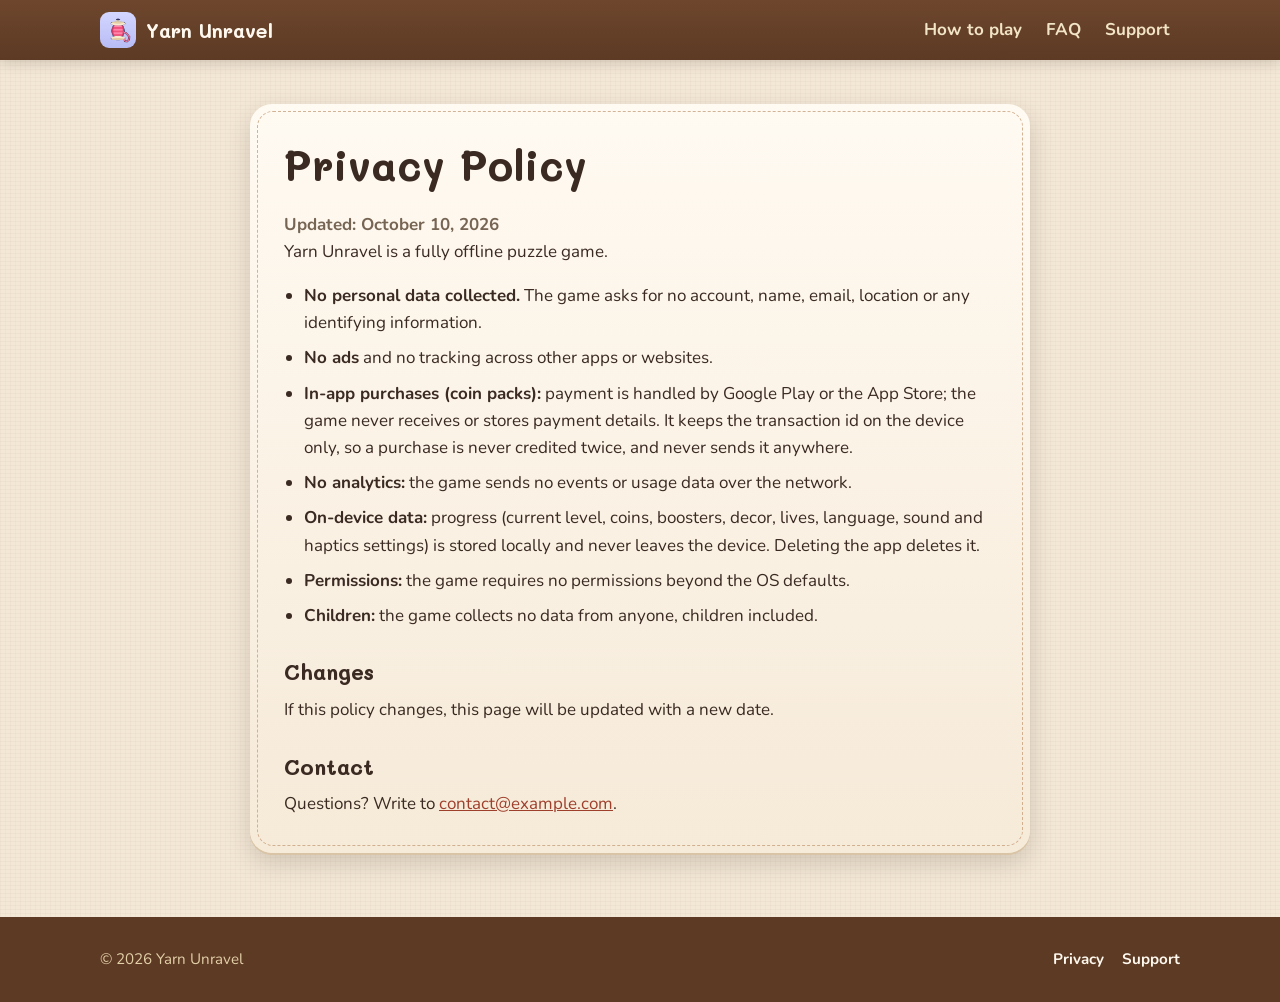
==== privacy.html @ 90bde318 "Add the Yarn Unravel landing, privacy and support pages Co-Authored-By: Claude Opus 5.5 <noreply@ant" ====
<!doctype html>
<html lang="en">
<head>
  <meta charset="utf-8">
  <meta name="viewport" content="width=device-width, initial-scale=1">
  <title>Privacy Policy — Yarn Unravel</title>
  <meta name="description" content="Yarn Unravel privacy policy: no personal data collected, no ads, no tracking.">
  <meta name="theme-color" content="#5C3A24">
  <link rel="icon" href="assets/img/favicon.png">
  <link rel="apple-touch-icon" href="assets/img/apple-touch-icon.png">
  <link rel="stylesheet" href="assets/site.css">
  <script src="assets/site.js"></script>
</head>
<body>
  <header class="top">
    <div class="wrap">
      <a class="brand" href="./"><img src="assets/img/icon.png" alt="">Yarn Unravel</a>
      <nav>
        <a class="opt" href="./#how">How to play</a>
        <a class="opt" href="./#faq">FAQ</a>
        <a href="support.html">Support</a>
      </nav>
    </div>
  </header>

  <main class="doc">
    <div class="wrap">
      <article class="card">
          <h1>Privacy Policy</h1>
          <p class="meta">Updated: October 10, 2026</p>
          <p>Yarn Unravel is a fully offline puzzle game.</p>
          <ul>
            <li><b>No personal data collected.</b> The game asks for no account, name, email, location or any identifying information.</li>
            <li><b>No ads</b> and no tracking across other apps or websites.</li>
            <li><b>In-app purchases (coin packs):</b> payment is handled by Google Play or the App Store; the game never receives or stores payment details. It keeps the transaction id on the device only, so a purchase is never credited twice, and never sends it anywhere.</li>
            <li><b>No analytics:</b> the game sends no events or usage data over the network.</li>
            <li><b>On-device data:</b> progress (current level, coins, boosters, decor, lives, language, sound and haptics settings) is stored locally and never leaves the device. Deleting the app deletes it.</li>
            <li><b>Permissions:</b> the game requires no permissions beyond the OS defaults.</li>
            <li><b>Children:</b> the game collects no data from anyone, children included.</li>
          </ul>
          <h2>Changes</h2>
          <p>If this policy changes, this page will be updated with a new date.</p>
          <h2>Contact</h2>
          <p>Questions? Write to <a href="mailto:contact@example.com">contact@example.com</a>.</p>

      </article>
    </div>
  </main>

  <footer>
    <div class="wrap">
      <span>© <span data-year>2026</span> Yarn Unravel</span>
      <nav>
        <a href="privacy.html">Privacy</a>
        <a href="support.html">Support</a>
      </nav>
    </div>
  </footer>
</body>
</html>
---- assets/site.css ----
@font-face { font-family: Mali; font-weight: 700; font-display: swap; src: url(fonts/mali_v13_latin_vietnamese_700.ttf) format("truetype"); }
@font-face { font-family: Nunito; font-weight: 400; font-display: swap; src: url(fonts/nunito_v32_latin_vietnamese_regular.ttf) format("truetype"); }
@font-face { font-family: Nunito; font-weight: 700; font-display: swap; src: url(fonts/nunito_v32_latin_vietnamese_700.ttf) format("truetype"); }
@font-face { font-family: Nunito; font-weight: 800; font-display: swap; src: url(fonts/nunito_v32_latin_vietnamese_800.ttf) format("truetype"); }

/* Palette mirrors lib/ui/theme/tokens.dart ("Xưởng đan ấm"). */
:root {
  --cream: #FFF8EE;
  --linen: #F3E7D6;
  --felt: #F3E6D3;
  --felt-edge: #D9C4A5;
  --seam: #C9A27E;
  --card-top: #FFFAF2;
  --card-bottom: #F6EAD8;
  --primary: #B84A33;
  --primary-edge: #8A3424;
  --primary-text: #9E3F2C;
  --sage: #4F7A4C;
  --mustard: #E8B04B;
  --walnut: #7A4E32;
  --walnut-dark: #5C3A24;
  --oak: #D9A46A;
  --ink: #3A2A22;
  --muted: #776554;
  --shadow: rgba(58, 42, 34, .18);
  --radius: 22px;
}

* { box-sizing: border-box; }
html { scroll-behavior: smooth; }
body {
  margin: 0;
  font: 400 17px/1.6 Nunito, system-ui, sans-serif;
  color: var(--ink);
  background-color: var(--linen);
  background-image:
    repeating-linear-gradient(0deg, rgba(122, 78, 50, .035) 0 1px, transparent 1px 4px),
    repeating-linear-gradient(90deg, rgba(122, 78, 50, .03) 0 1px, transparent 1px 5px);
  -webkit-font-smoothing: antialiased;
  min-height: 100vh; display: flex; flex-direction: column;
}
main { flex: 1; }
img { max-width: 100%; height: auto; display: block; }
a { color: var(--primary-text); }
h1, h2, h3 { font-family: Mali, Nunito, sans-serif; font-weight: 700; line-height: 1.2; margin: 0 0 .5em; }
h1 { font-size: clamp(2.3rem, 6vw, 3.6rem); }
h2 { font-size: clamp(1.7rem, 4vw, 2.4rem); text-align: center; }
h3 { font-size: 1.25rem; }
p { margin: 0 0 1em; }

.wrap { width: min(1080px, 100% - 32px); margin-inline: auto; }

/* Header */
.top {
  position: sticky; top: 0; z-index: 10;
  background: linear-gradient(#6E462D, var(--walnut-dark));
  box-shadow: 0 3px 12px var(--shadow);
}
.top .wrap { display: flex; align-items: center; gap: 12px; height: 60px; }
.brand { display: flex; align-items: center; gap: 10px; color: var(--cream); text-decoration: none; font: 700 1.2rem Mali, sans-serif; }
.brand img { width: 36px; height: 36px; border-radius: 9px; }
.top nav { margin-left: auto; display: flex; align-items: center; gap: 4px; }
.top nav a { color: #F2E4C6; text-decoration: none; font-weight: 700; padding: 6px 10px; border-radius: 10px; }
.top nav a:hover { background: rgba(255, 255, 255, .1); }
@media (max-width: 640px) { .top nav a.opt { display: none; } }

/* Buttons */
.btn {
  display: inline-flex; align-items: center; gap: 10px;
  font: 800 1.05rem Nunito, sans-serif; text-decoration: none;
  padding: 14px 24px; border-radius: 18px; position: relative;
  color: var(--cream); background: linear-gradient(#C9573E, var(--primary));
  box-shadow: 0 4px 0 var(--primary-edge), 0 8px 18px var(--shadow);
  transition: transform .12s, box-shadow .12s;
}
.btn::after { content: ""; position: absolute; inset: 5px; border: 1.5px dashed rgba(255, 248, 238, .55); border-radius: 13px; pointer-events: none; }
.btn:hover { transform: translateY(-2px); }
.btn:active { transform: translateY(3px); box-shadow: 0 1px 0 var(--primary-edge), 0 4px 10px var(--shadow); }
.btn.light { color: var(--ink); background: linear-gradient(var(--card-top), var(--card-bottom)); box-shadow: 0 4px 0 var(--felt-edge), 0 8px 18px var(--shadow); }
.btn.light::after { border-color: var(--seam); }
.btn small { display: block; font-weight: 700; font-size: .72rem; opacity: .85; line-height: 1.1; }
.btn .two { line-height: 1.15; text-align: left; }
.btn svg { flex: none; }

/* Hero */
.hero { padding: 56px 0 40px; overflow: hidden; }
.hero .wrap { display: grid; grid-template-columns: 1.1fr .9fr; gap: 40px; align-items: center; }
.hero .eyebrow {
  display: inline-block; font-weight: 800; font-size: .85rem; letter-spacing: .04em; text-transform: uppercase;
  color: var(--sage); background: #E3EBDA; border: 1.5px dashed #9DB894; border-radius: 99px; padding: 4px 14px; margin-bottom: 18px;
}
.hero h1 span.accent { color: var(--primary); }
.hero p.lead { font-size: 1.18rem; color: var(--muted); max-width: 34em; }
.cta { display: flex; flex-wrap: wrap; gap: 14px; margin: 26px 0 14px; }
.facts { display: flex; flex-wrap: wrap; gap: 8px 18px; padding: 0; margin: 0; list-style: none; color: var(--muted); font-weight: 700; font-size: .95rem; }
.facts li::before { content: "✓ "; color: var(--sage); font-weight: 800; }
.phones { position: relative; height: 560px; }
.phone {
  position: absolute; width: 250px; border-radius: 38px; padding: 9px;
  background: linear-gradient(145deg, #8A5A3B, var(--walnut-dark));
  box-shadow: 0 24px 50px rgba(58, 42, 34, .35), inset 0 1px 0 rgba(255, 255, 255, .25);
}
.phone img { border-radius: 30px; aspect-ratio: 585 / 1266; object-fit: cover; }
.phone.back { left: 2%; top: 46px; transform: rotate(-8deg); width: 220px; opacity: .97; }
.phone.front { right: 4%; top: 0; transform: rotate(4deg); }
@media (max-width: 860px) {
  .hero .wrap { grid-template-columns: 1fr; text-align: center; }
  .hero p.lead { margin-inline: auto; }
  .cta, .facts { justify-content: center; }
  .phones { height: 470px; max-width: 400px; margin: 0 auto; width: 100%; }
  .phone { width: 210px; }
  .phone.back { width: 185px; }
}

/* Sections */
section { padding: 56px 0; }
.sub { text-align: center; color: var(--muted); max-width: 36em; margin: 0 auto 32px; }
.card {
  position: relative; background: linear-gradient(var(--card-top), var(--card-bottom));
  border-radius: var(--radius); padding: 26px 24px 22px;
  box-shadow: 0 2px 0 var(--felt-edge), 0 10px 24px var(--shadow);
}
.card::before { content: ""; position: absolute; inset: 7px; border: 1.5px dashed var(--seam); border-radius: 16px; pointer-events: none; opacity: .8; }
.card p { color: var(--muted); margin: 0; }

.steps { display: grid; grid-template-columns: repeat(3, 1fr); gap: 22px; counter-reset: step; }
.steps .card { padding-top: 50px; }
.steps .card::after {
  counter-increment: step; content: counter(step);
  position: absolute; top: -20px; left: 24px; width: 52px; height: 52px; border-radius: 50%;
  display: grid; place-items: center; font: 700 1.5rem Mali, sans-serif; color: var(--cream);
  background: radial-gradient(circle at 35% 30%, #D9654A, var(--primary));
  box-shadow: 0 3px 0 var(--primary-edge), 0 6px 12px var(--shadow);
  outline: 2px dashed rgba(255, 248, 238, .6); outline-offset: -8px;
}
.steps .card:nth-child(2)::after { background: radial-gradient(circle at 35% 30%, #6F9A6B, var(--sage)); box-shadow: 0 3px 0 #3A5C38, 0 6px 12px var(--shadow); }
.steps .card:nth-child(3)::after { background: radial-gradient(circle at 35% 30%, #F0C46E, #C98F2A); box-shadow: 0 3px 0 #9C6E1E, 0 6px 12px var(--shadow); }

.features { display: grid; grid-template-columns: repeat(3, 1fr); gap: 22px; }
.feature .ico { font-size: 1.9rem; line-height: 1; margin-bottom: 12px; }
@media (max-width: 860px) { .steps, .features { grid-template-columns: 1fr 1fr; } }
@media (max-width: 560px) { .steps, .features { grid-template-columns: 1fr; } .steps { gap: 34px; } }

/* Wooden band */
.band {
  background:
    repeating-linear-gradient(92deg, rgba(62, 38, 22, .16) 0 2px, transparent 2px 23px),
    linear-gradient(#8A5A3B, var(--walnut));
  color: var(--cream);
  box-shadow: inset 0 6px 14px rgba(0, 0, 0, .2), inset 0 -6px 14px rgba(0, 0, 0, .2);
}
.band h2 { color: var(--cream); }
.band .sub { color: #F2E4C6; }
.shots {
  display: flex; gap: 20px; overflow-x: auto; scroll-snap-type: x mandatory;
  padding: 10px 16px 24px; margin: 0 -16px; scrollbar-width: thin;
}
.shots figure { margin: 0; flex: 0 0 196px; scroll-snap-align: center; text-align: center; }
.shots img {
  border-radius: 26px; border: 7px solid var(--walnut-dark);
  box-shadow: 0 14px 28px rgba(0, 0, 0, .35); aspect-ratio: 585 / 1266; object-fit: cover; background: var(--linen);
}
.shots figcaption { margin-top: 12px; font-weight: 800; color: #F2E4C6; }
@media (min-width: 1100px) { .shots { justify-content: center; } }

/* Fair play */
.fair { display: grid; grid-template-columns: 1fr 1fr; gap: 22px; align-items: stretch; }
.fair ul { margin: 10px 0 0; padding-left: 1.2em; color: var(--muted); }
.fair li { margin-bottom: 6px; }
.packs { display: grid; grid-template-columns: 1fr 1fr; gap: 12px; margin-top: 14px; }
.pack { background: var(--cream); border: 1.5px solid var(--felt-edge); border-radius: 16px; padding: 12px 14px; }
.pack b { display: block; font: 700 1.25rem Mali, sans-serif; }
.pack span { font-size: .85rem; color: var(--muted); font-weight: 700; }
.pack .tag { color: var(--sage); }
@media (max-width: 760px) { .fair { grid-template-columns: 1fr; } }

/* FAQ */
.faq { max-width: 760px; margin: 0 auto; display: grid; gap: 14px; }
.faq details { background: linear-gradient(var(--card-top), var(--card-bottom)); border-radius: 18px; box-shadow: 0 2px 0 var(--felt-edge), 0 6px 14px var(--shadow); padding: 4px 22px; }
.faq summary { cursor: pointer; font-weight: 800; padding: 14px 0; list-style: none; display: flex; justify-content: space-between; gap: 12px; }
.faq summary::-webkit-details-marker { display: none; }
.faq summary::after { content: "+"; font: 700 1.4rem/1 Mali, sans-serif; color: var(--primary); transition: transform .2s; }
.faq details[open] summary::after { transform: rotate(45deg); }
.faq details p { color: var(--muted); padding-bottom: 8px; }

/* Final CTA + footer */
.final { text-align: center; }
.final img { width: 112px; height: 112px; border-radius: 26px; margin: 0 auto 18px; box-shadow: 0 12px 26px var(--shadow); }
footer { background: var(--walnut-dark); color: #E3CFA8; padding: 30px 0; font-size: .95rem; }
footer .wrap { display: flex; flex-wrap: wrap; gap: 12px 24px; align-items: center; justify-content: space-between; }
footer a { color: var(--cream); font-weight: 700; text-decoration: none; }
footer nav { display: flex; flex-wrap: wrap; gap: 18px; }

/* Text pages (privacy, support) */
.doc { padding: 44px 0 64px; }
.doc .card { max-width: 780px; margin: 0 auto; padding: 36px 34px; }
.doc h1 { font-size: clamp(1.9rem, 5vw, 2.6rem); }
.doc h2 { text-align: left; font-size: 1.35rem; margin-top: 1.4em; }
.doc p, .doc li { color: var(--ink); }
.doc .meta { color: var(--muted); font-weight: 700; }
.doc ul { padding-left: 1.2em; }
.doc li { margin-bottom: 8px; }
@media (max-width: 560px) { .doc .card { padding: 30px 20px; } }

.js .reveal { opacity: 0; transform: translateY(18px); transition: opacity .6s ease, transform .6s ease; }
.js .reveal.in { opacity: 1; transform: none; }
@media (prefers-reduced-motion: reduce) {
  html { scroll-behavior: auto; }
  .js .reveal { opacity: 1; transform: none; transition: none; }
  .btn { transition: none; }
}
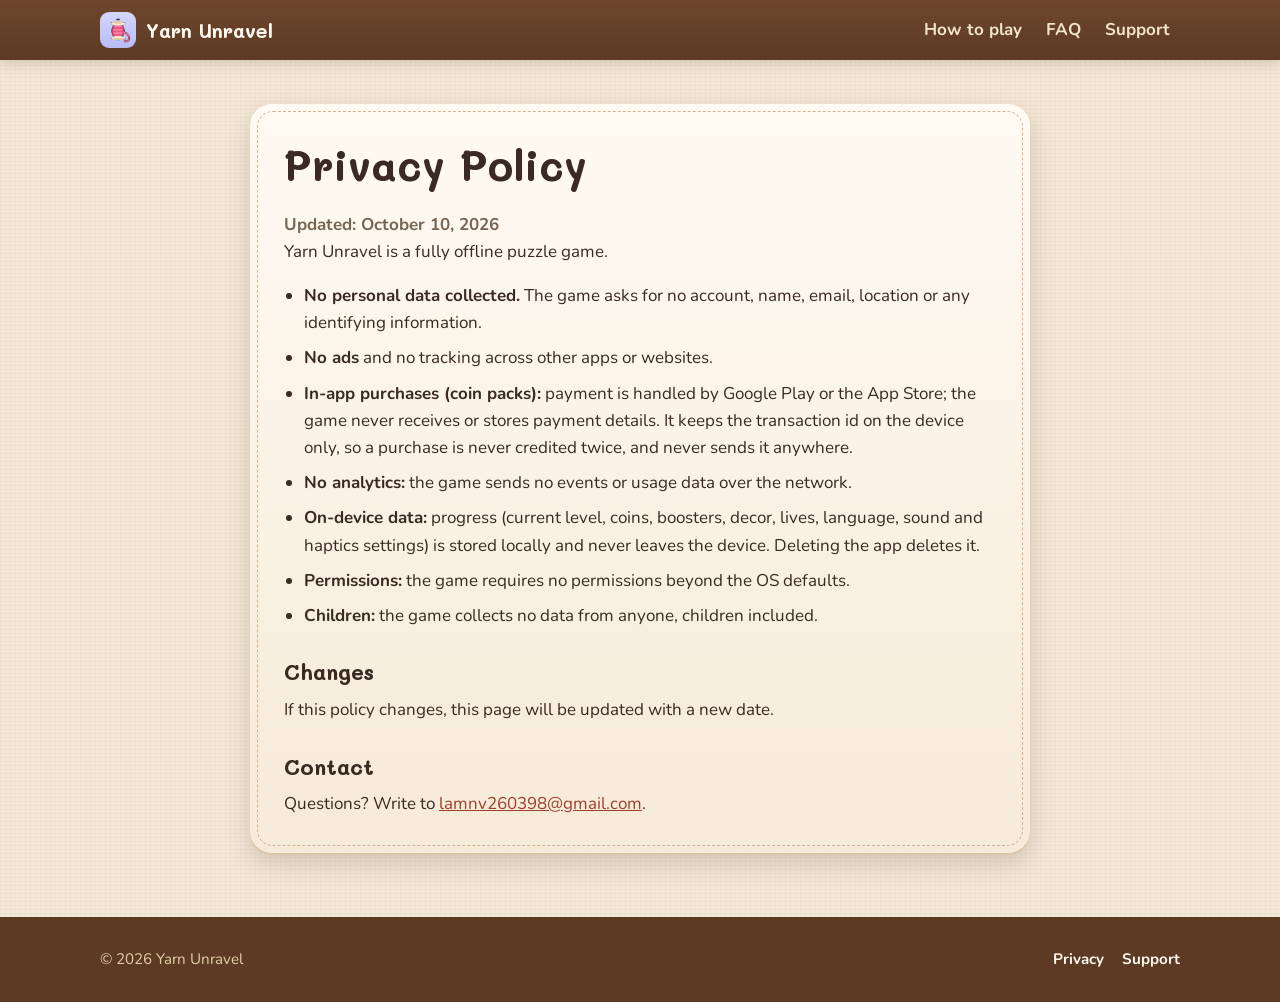
==== commit 2c1ccfe5: "Use the real contact email Co-Authored-By: Claude Opus 5.5 <noreply@anthropic.com>" ====
--- a/privacy.html
+++ b/privacy.html
@@ -41,7 +41,7 @@
           <h2>Changes</h2>
           <p>If this policy changes, this page will be updated with a new date.</p>
           <h2>Contact</h2>
-          <p>Questions? Write to <a href="mailto:contact@example.com">contact@example.com</a>.</p>
+          <p>Questions? Write to <a href="mailto:lamnv260398@gmail.com">lamnv260398@gmail.com</a>.</p>
 
       </article>
     </div>
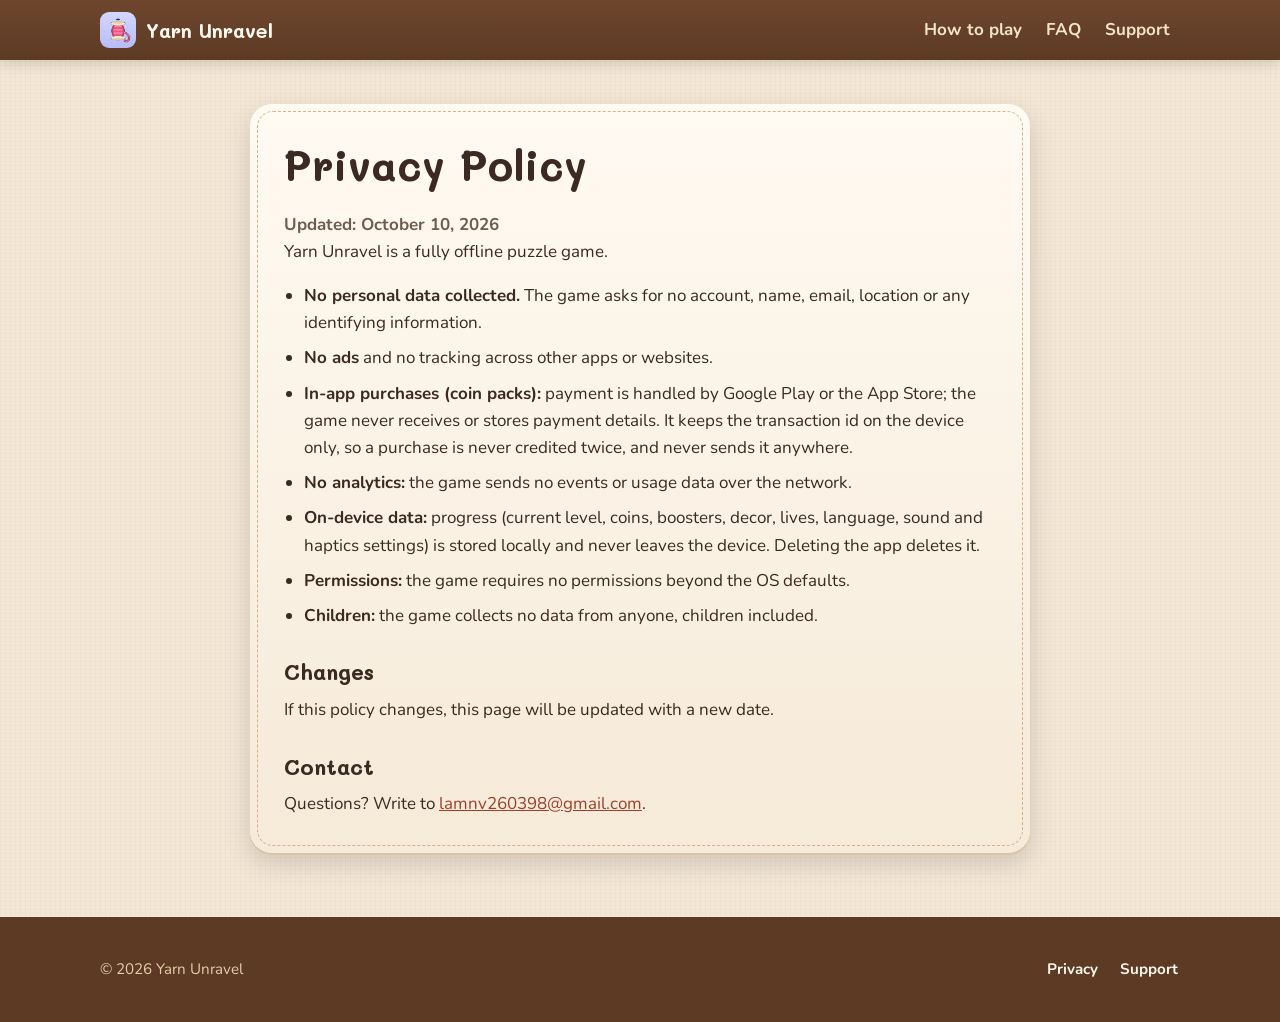
==== commit 20b5b9ee: "fix: Clarify the CTA state, meet AA contrast and serve WOFF2 fonts - Style the inactive "Coming soon" ====
--- a/privacy.html
+++ b/privacy.html
@@ -5,19 +5,53 @@
   <meta name="viewport" content="width=device-width, initial-scale=1">
   <title>Privacy Policy — Yarn Unravel</title>
   <meta name="description" content="Yarn Unravel privacy policy: no personal data collected, no ads, no tracking.">
+  <link rel="canonical" href="https://nguyenvanlamm.github.io/yarn-unravel-site/privacy.html">
+  <link rel="alternate" type="text/markdown" href="privacy.html.md">
+  <link rel="describedby" href="llms.txt">
   <meta name="theme-color" content="#5C3A24">
+  <meta property="og:type" content="website">
+  <meta property="og:site_name" content="Yarn Unravel">
+  <meta property="og:url" content="https://nguyenvanlamm.github.io/yarn-unravel-site/privacy.html">
+  <meta property="og:title" content="Privacy Policy — Yarn Unravel">
+  <meta property="og:description" content="Yarn Unravel privacy policy: no personal data collected, no ads, no tracking.">
+  <meta property="og:image" content="https://nguyenvanlamm.github.io/yarn-unravel-site/assets/img/share-card.jpg">
+  <meta property="og:image:width" content="1200">
+  <meta property="og:image:height" content="630">
+  <meta property="og:image:alt" content="Yarn Unravel: Unravel the yarn, stitch the picture. A relaxing yarn puzzle for iPhone, shown on two phones.">
+  <meta name="twitter:card" content="summary_large_image">
   <link rel="icon" href="assets/img/favicon.png">
   <link rel="apple-touch-icon" href="assets/img/apple-touch-icon.png">
   <link rel="stylesheet" href="assets/site.css">
-  <script src="assets/site.js"></script>
+  <script>document.documentElement.classList.add('js')</script>
+  <script src="assets/site.js" defer></script>
+  <script type="application/ld+json">
+  {
+    "@context": "https://schema.org",
+    "@type": "WebPage",
+    "@id": "https://nguyenvanlamm.github.io/yarn-unravel-site/privacy.html#webpage",
+    "url": "https://nguyenvanlamm.github.io/yarn-unravel-site/privacy.html",
+    "name": "Privacy Policy — Yarn Unravel",
+    "inLanguage": "en",
+    "dateModified": "2026-10-10",
+    "isPartOf": { "@id": "https://nguyenvanlamm.github.io/yarn-unravel-site/#website" },
+    "about": { "@id": "https://nguyenvanlamm.github.io/yarn-unravel-site/#app" },
+    "breadcrumb": {
+      "@type": "BreadcrumbList",
+      "itemListElement": [
+        { "@type": "ListItem", "position": 1, "name": "Yarn Unravel", "item": "https://nguyenvanlamm.github.io/yarn-unravel-site/" },
+        { "@type": "ListItem", "position": 2, "name": "Privacy Policy" }
+      ]
+    }
+  }
+  </script>
 </head>
 <body>
   <header class="top">
     <div class="wrap">
-      <a class="brand" href="./"><img src="assets/img/icon.png" alt="">Yarn Unravel</a>
+      <a class="brand" href="./"><img src="assets/img/icon.png" alt="" width="36" height="36">Yarn Unravel</a>
       <nav>
         <a class="opt" href="./#how">How to play</a>
-        <a class="opt" href="./#faq">FAQ</a>
+        <a class="opt-xs" href="./#faq">FAQ</a>
         <a href="support.html">Support</a>
       </nav>
     </div>
--- a/assets/site.css
+++ b/assets/site.css
@@ -1,7 +1,7 @@
-@font-face { font-family: Mali; font-weight: 700; font-display: swap; src: url(fonts/mali_v13_latin_vietnamese_700.ttf) format("truetype"); }
-@font-face { font-family: Nunito; font-weight: 400; font-display: swap; src: url(fonts/nunito_v32_latin_vietnamese_regular.ttf) format("truetype"); }
-@font-face { font-family: Nunito; font-weight: 700; font-display: swap; src: url(fonts/nunito_v32_latin_vietnamese_700.ttf) format("truetype"); }
-@font-face { font-family: Nunito; font-weight: 800; font-display: swap; src: url(fonts/nunito_v32_latin_vietnamese_800.ttf) format("truetype"); }
+@font-face { font-family: Mali; font-weight: 700; font-display: swap; src: url(fonts/mali_v13_latin_vietnamese_700.woff2) format("woff2"), url(fonts/mali_v13_latin_vietnamese_700.ttf) format("truetype"); }
+@font-face { font-family: Nunito; font-weight: 400; font-display: swap; src: url(fonts/nunito_v32_latin_vietnamese_regular.woff2) format("woff2"), url(fonts/nunito_v32_latin_vietnamese_regular.ttf) format("truetype"); }
+@font-face { font-family: Nunito; font-weight: 700; font-display: swap; src: url(fonts/nunito_v32_latin_vietnamese_700.woff2) format("woff2"), url(fonts/nunito_v32_latin_vietnamese_700.ttf) format("truetype"); }
+@font-face { font-family: Nunito; font-weight: 800; font-display: swap; src: url(fonts/nunito_v32_latin_vietnamese_800.woff2) format("woff2"), url(fonts/nunito_v32_latin_vietnamese_800.ttf) format("truetype"); }
 
 /* Palette mirrors lib/ui/theme/tokens.dart ("Xưởng đan ấm"). */
 :root {
@@ -16,12 +16,13 @@
   --primary-edge: #8A3424;
   --primary-text: #9E3F2C;
   --sage: #4F7A4C;
+  --sage-text: #3E6B3B; /* darker than the game token so small text passes WCAG AA */
   --mustard: #E8B04B;
   --walnut: #7A4E32;
   --walnut-dark: #5C3A24;
   --oak: #D9A46A;
   --ink: #3A2A22;
-  --muted: #776554;
+  --muted: #6E5D4D; /* darker than the game token: AA even on the woven linen texture */
   --shadow: rgba(58, 42, 34, .18);
   --radius: 22px;
 }
@@ -63,6 +64,7 @@
 .top nav a { color: #F2E4C6; text-decoration: none; font-weight: 700; padding: 6px 10px; border-radius: 10px; }
 .top nav a:hover { background: rgba(255, 255, 255, .1); }
 @media (max-width: 640px) { .top nav a.opt { display: none; } }
+@media (max-width: 374px) { .top nav a.opt-xs { display: none; } }
 
 /* Buttons */
 .btn {
@@ -81,13 +83,17 @@
 .btn small { display: block; font-weight: 700; font-size: .72rem; opacity: .85; line-height: 1.1; }
 .btn .two { line-height: 1.15; text-align: left; }
 .btn svg { flex: none; }
+.btn[aria-disabled="true"] { cursor: default; color: var(--primary-text); background: var(--cream); box-shadow: inset 0 0 0 1.5px var(--felt-edge); }
+.btn[aria-disabled="true"]::after { border-color: rgba(158, 63, 44, .45); }
+.btn[aria-disabled="true"] small { opacity: 1; }
+.btn[aria-disabled="true"]:hover, .btn[aria-disabled="true"]:active { transform: none; box-shadow: inset 0 0 0 1.5px var(--felt-edge); }
 
 /* Hero */
 .hero { padding: 56px 0 40px; overflow: hidden; }
 .hero .wrap { display: grid; grid-template-columns: 1.1fr .9fr; gap: 40px; align-items: center; }
 .hero .eyebrow {
   display: inline-block; font-weight: 800; font-size: .85rem; letter-spacing: .04em; text-transform: uppercase;
-  color: var(--sage); background: #E3EBDA; border: 1.5px dashed #9DB894; border-radius: 99px; padding: 4px 14px; margin-bottom: 18px;
+  color: var(--sage-text); background: #E3EBDA; border: 1.5px dashed #9DB894; border-radius: 99px; padding: 4px 14px; margin-bottom: 18px;
 }
 .hero h1 span.accent { color: var(--primary); }
 .hero p.lead { font-size: 1.18rem; color: var(--muted); max-width: 34em; }
@@ -164,7 +170,7 @@
 @media (min-width: 1100px) { .shots { justify-content: center; } }
 
 /* Fair play */
-.fair { display: grid; grid-template-columns: 1fr 1fr; gap: 22px; align-items: stretch; }
+.fair { display: grid; grid-template-columns: 1fr 1fr; gap: 22px; align-items: start; }
 .fair ul { margin: 10px 0 0; padding-left: 1.2em; color: var(--muted); }
 .fair li { margin-bottom: 6px; }
 .packs { display: grid; grid-template-columns: 1fr 1fr; gap: 12px; margin-top: 14px; }
@@ -185,11 +191,13 @@
 
 /* Final CTA + footer */
 .final { text-align: center; }
+.final .cta { justify-content: center; }
 .final img { width: 112px; height: 112px; border-radius: 26px; margin: 0 auto 18px; box-shadow: 0 12px 26px var(--shadow); }
 footer { background: var(--walnut-dark); color: #E3CFA8; padding: 30px 0; font-size: .95rem; }
 footer .wrap { display: flex; flex-wrap: wrap; gap: 12px 24px; align-items: center; justify-content: space-between; }
 footer a { color: var(--cream); font-weight: 700; text-decoration: none; }
 footer nav { display: flex; flex-wrap: wrap; gap: 18px; }
+footer nav a { display: inline-block; padding: 10px 2px; }
 
 /* Text pages (privacy, support) */
 .doc { padding: 44px 0 64px; }
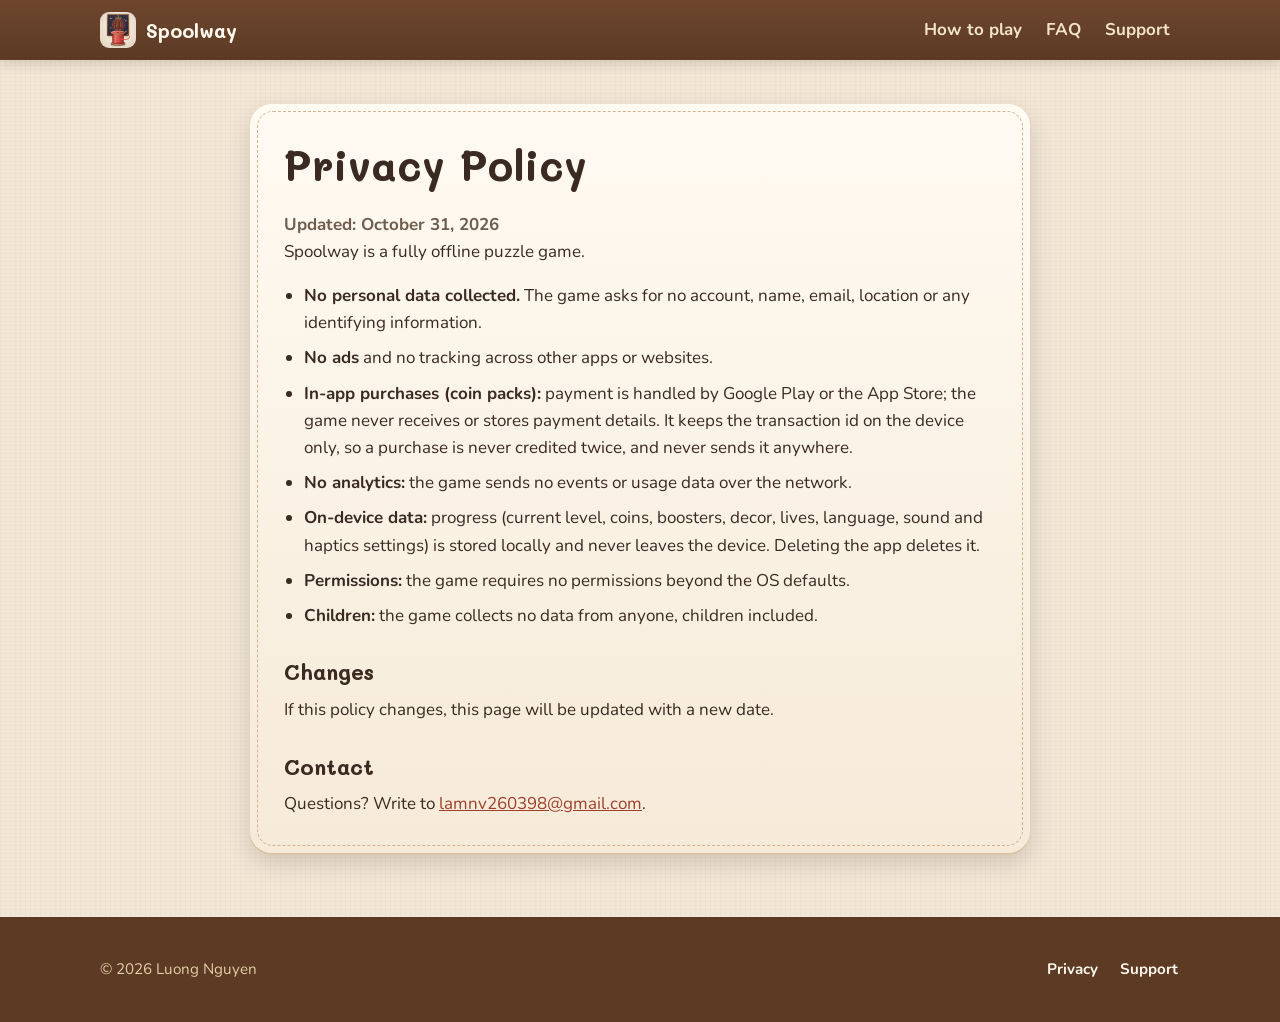
==== commit 3bf79f47: "feat: Rename the site to Spoolway and lead with the clear-a-path mechanic The game was renamed from " ====
--- a/privacy.html
+++ b/privacy.html
@@ -3,21 +3,21 @@
 <head>
   <meta charset="utf-8">
   <meta name="viewport" content="width=device-width, initial-scale=1">
-  <title>Privacy Policy — Yarn Unravel</title>
-  <meta name="description" content="Yarn Unravel privacy policy: no personal data collected, no ads, no tracking.">
+  <title>Privacy Policy — Spoolway</title>
+  <meta name="description" content="Spoolway privacy policy: no personal data collected, no ads, no tracking.">
   <link rel="canonical" href="https://nguyenvanlamm.github.io/yarn-unravel-site/privacy.html">
   <link rel="alternate" type="text/markdown" href="privacy.html.md">
   <link rel="describedby" href="llms.txt">
   <meta name="theme-color" content="#5C3A24">
   <meta property="og:type" content="website">
-  <meta property="og:site_name" content="Yarn Unravel">
+  <meta property="og:site_name" content="Spoolway">
   <meta property="og:url" content="https://nguyenvanlamm.github.io/yarn-unravel-site/privacy.html">
-  <meta property="og:title" content="Privacy Policy — Yarn Unravel">
-  <meta property="og:description" content="Yarn Unravel privacy policy: no personal data collected, no ads, no tracking.">
+  <meta property="og:title" content="Privacy Policy — Spoolway">
+  <meta property="og:description" content="Spoolway privacy policy: no personal data collected, no ads, no tracking.">
   <meta property="og:image" content="https://nguyenvanlamm.github.io/yarn-unravel-site/assets/img/share-card.jpg">
   <meta property="og:image:width" content="1200">
   <meta property="og:image:height" content="630">
-  <meta property="og:image:alt" content="Yarn Unravel: Unravel the yarn, stitch the picture. A relaxing yarn puzzle for iPhone, shown on two phones.">
+  <meta property="og:image:alt" content="Spoolway: Clear a path, knit the picture. A calm spool puzzle for iPhone, shown on two phones.">
   <meta name="twitter:card" content="summary_large_image">
   <link rel="icon" href="assets/img/favicon.png">
   <link rel="apple-touch-icon" href="assets/img/apple-touch-icon.png">
@@ -30,15 +30,15 @@
     "@type": "WebPage",
     "@id": "https://nguyenvanlamm.github.io/yarn-unravel-site/privacy.html#webpage",
     "url": "https://nguyenvanlamm.github.io/yarn-unravel-site/privacy.html",
-    "name": "Privacy Policy — Yarn Unravel",
+    "name": "Privacy Policy — Spoolway",
     "inLanguage": "en",
-    "dateModified": "2026-10-10",
+    "dateModified": "2026-10-31",
     "isPartOf": { "@id": "https://nguyenvanlamm.github.io/yarn-unravel-site/#website" },
     "about": { "@id": "https://nguyenvanlamm.github.io/yarn-unravel-site/#app" },
     "breadcrumb": {
       "@type": "BreadcrumbList",
       "itemListElement": [
-        { "@type": "ListItem", "position": 1, "name": "Yarn Unravel", "item": "https://nguyenvanlamm.github.io/yarn-unravel-site/" },
+        { "@type": "ListItem", "position": 1, "name": "Spoolway", "item": "https://nguyenvanlamm.github.io/yarn-unravel-site/" },
         { "@type": "ListItem", "position": 2, "name": "Privacy Policy" }
       ]
     }
@@ -48,7 +48,7 @@
 <body>
   <header class="top">
     <div class="wrap">
-      <a class="brand" href="./"><img src="assets/img/icon.png" alt="" width="36" height="36">Yarn Unravel</a>
+      <a class="brand" href="./"><img src="assets/img/icon.png" alt="" width="36" height="36">Spoolway</a>
       <nav>
         <a class="opt" href="./#how">How to play</a>
         <a class="opt-xs" href="./#faq">FAQ</a>
@@ -61,8 +61,8 @@
     <div class="wrap">
       <article class="card">
           <h1>Privacy Policy</h1>
-          <p class="meta">Updated: October 10, 2026</p>
-          <p>Yarn Unravel is a fully offline puzzle game.</p>
+          <p class="meta">Updated: October 31, 2026</p>
+          <p>Spoolway is a fully offline puzzle game.</p>
           <ul>
             <li><b>No personal data collected.</b> The game asks for no account, name, email, location or any identifying information.</li>
             <li><b>No ads</b> and no tracking across other apps or websites.</li>
@@ -83,7 +83,7 @@
 
   <footer>
     <div class="wrap">
-      <span>© <span data-year>2026</span> Yarn Unravel</span>
+      <span>© <span data-year>2026</span> Luong Nguyen</span>
       <nav>
         <a href="privacy.html">Privacy</a>
         <a href="support.html">Support</a>
